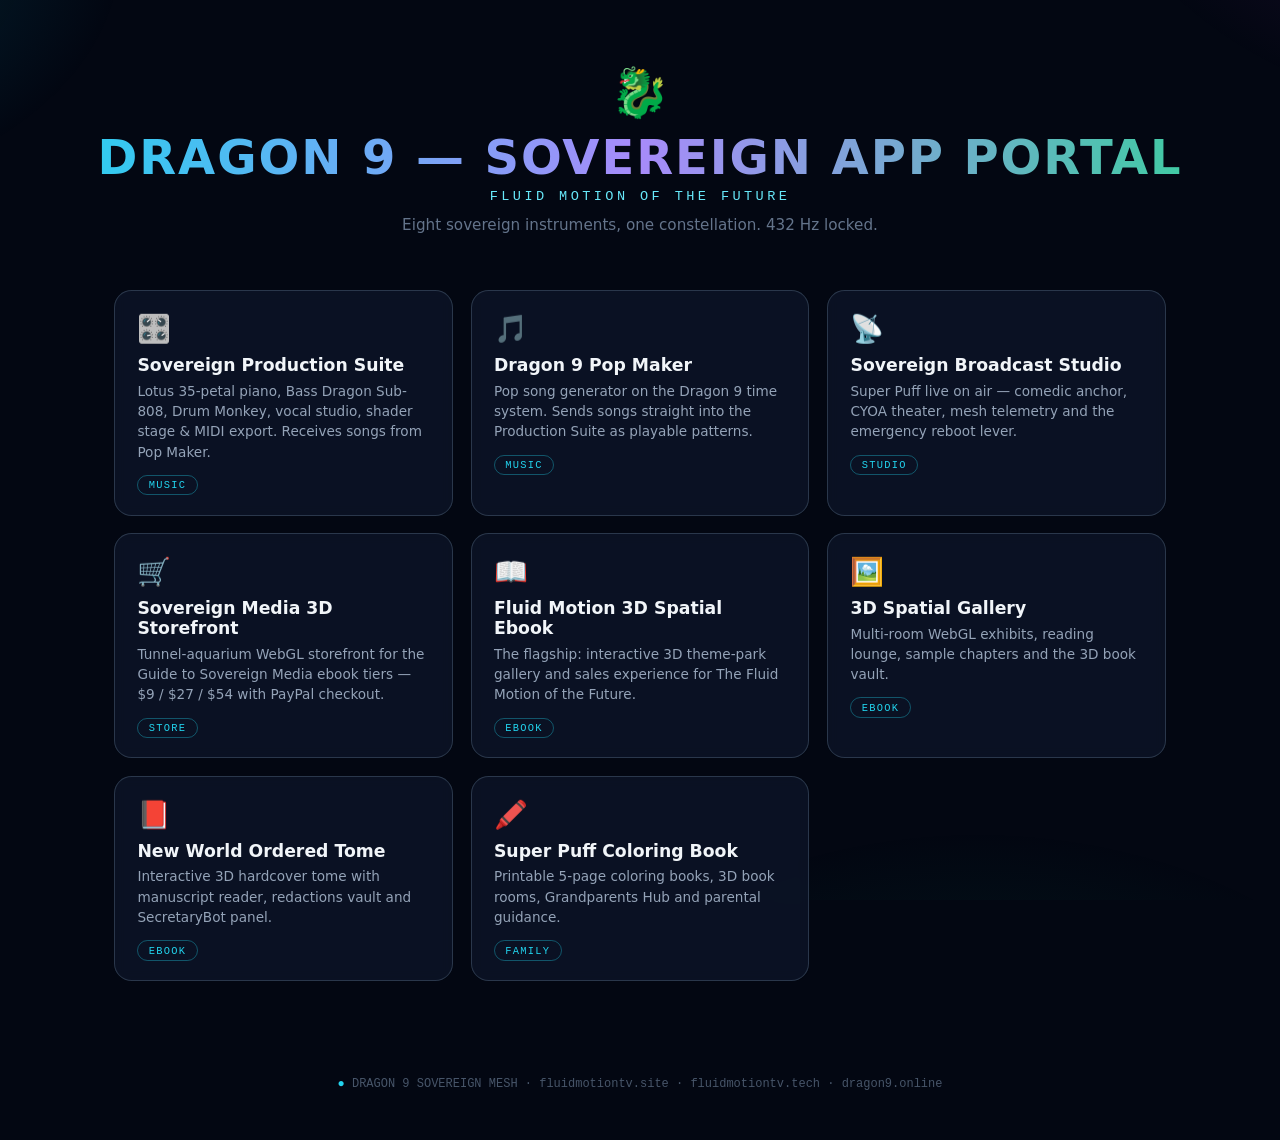
==== hub.html @ 6dec9306 "Add files via upload" ====
<!doctype html>
<html lang="en" class="dark">
<head>
<meta charset="UTF-8" />
<meta name="viewport" content="width=device-width, initial-scale=1.0" />
<title>Dragon 9 — Sovereign App Portal</title>
<meta name="description" content="The Dragon 9 / Fluid Motion TV sovereign app constellation: music suite, pop maker, broadcast studio, 3D storefronts and ebook experiences." />
<style>
  :root { color-scheme: dark; }
  * { box-sizing: border-box; }
  body {
    margin: 0; min-height: 100vh; background: #030712; color: #e2e8f0;
    font-family: 'Segoe UI', system-ui, -apple-system, sans-serif;
    overflow-x: hidden;
  }
  .aurora {
    position: fixed; inset: 0; z-index: -1; pointer-events: none; overflow: hidden;
  }
  .aurora::before {
    content: ""; position: absolute; inset: -60%;
    background:
      radial-gradient(640px 420px at 18% 25%, rgba(6,182,212,0.22), transparent 60%),
      radial-gradient(760px 520px at 82% 18%, rgba(217,70,239,0.16), transparent 60%),
      radial-gradient(820px 620px at 62% 88%, rgba(16,185,129,0.16), transparent 60%);
    animation: drift 26s ease-in-out infinite alternate;
  }
  @keyframes drift {
    0%   { transform: translate(-4%,-3%) rotate(0deg) scale(1); }
    50%  { transform: translate(2%,3%) rotate(3deg) scale(1.1); }
    100% { transform: translate(4%,-2%) rotate(-2deg) scale(1.05); }
  }
  header { text-align: center; padding: 4rem 1.5rem 2.5rem; }
  .sigil { font-size: 3rem; }
  h1 {
    margin: 0.5rem 0 0.25rem; font-size: clamp(1.8rem, 4vw, 3rem); font-weight: 800;
    background: linear-gradient(90deg, #22d3ee, #a78bfa, #34d399);
    -webkit-background-clip: text; background-clip: text; color: transparent;
    letter-spacing: 0.04em;
  }
  .tagline { color: #67e8f9; font-family: ui-monospace, monospace; font-size: 0.85rem; letter-spacing: 0.25em; text-transform: uppercase; }
  .sub { color: #64748b; margin-top: 0.75rem; font-size: 0.95rem; }
  .grid {
    max-width: 1100px; margin: 0 auto; padding: 1rem 1.5rem 4rem;
    display: grid; gap: 1.1rem;
    grid-template-columns: repeat(auto-fill, minmax(280px, 1fr));
  }
  a.card {
    display: block; text-decoration: none; color: inherit;
    background: rgba(15, 23, 42, 0.72); border: 1px solid rgba(51, 65, 85, 0.8);
    border-radius: 1.1rem; padding: 1.4rem 1.4rem 1.2rem;
    transition: transform .18s ease, border-color .18s ease, box-shadow .18s ease;
    backdrop-filter: blur(6px);
  }
  a.card:hover {
    transform: translateY(-4px);
    border-color: rgba(34, 211, 238, 0.55);
    box-shadow: 0 12px 40px -12px rgba(34, 211, 238, 0.35);
  }
  .emoji { font-size: 1.7rem; }
  .card h2 { margin: 0.6rem 0 0.35rem; font-size: 1.08rem; font-weight: 700; color: #f1f5f9; }
  .card p { margin: 0; font-size: 0.85rem; line-height: 1.5; color: #94a3b8; }
  .badge {
    display: inline-block; margin-top: 0.8rem; font-family: ui-monospace, monospace;
    font-size: 0.65rem; letter-spacing: 0.12em; text-transform: uppercase;
    color: #22d3ee; border: 1px solid rgba(34,211,238,0.35); border-radius: 999px;
    padding: 0.2rem 0.65rem;
  }
  footer {
    text-align: center; color: #475569; font-family: ui-monospace, monospace;
    font-size: 0.75rem; padding: 2rem 1rem 3rem;
  }
  footer .pulse { color: #22d3ee; }
</style>
</head>
<body>
<div class="aurora"></div>
<header>
  <div class="sigil">🐉</div>
  <h1>DRAGON 9 — SOVEREIGN APP PORTAL</h1>
  <div class="tagline">Fluid Motion of the Future</div>
  <div class="sub">Eight sovereign instruments, one constellation. 432 Hz locked.</div>
</header>
<main class="grid">

  <a class="card" href="apps/production-suite/">
    <div class="emoji">🎛️</div>
    <h2>Sovereign Production Suite</h2>
    <p>Lotus 35-petal piano, Bass Dragon Sub-808, Drum Monkey, vocal studio, shader stage &amp; MIDI export. Receives songs from Pop Maker.</p>
    <span class="badge">Music</span>
  </a>

  <a class="card" href="apps/pop-maker/">
    <div class="emoji">🎵</div>
    <h2>Dragon 9 Pop Maker</h2>
    <p>Pop song generator on the Dragon 9 time system. Sends songs straight into the Production Suite as playable patterns.</p>
    <span class="badge">Music</span>
  </a>

  <a class="card" href="apps/broadcast-studio/">
    <div class="emoji">📡</div>
    <h2>Sovereign Broadcast Studio</h2>
    <p>Super Puff live on air — comedic anchor, CYOA theater, mesh telemetry and the emergency reboot lever.</p>
    <span class="badge">Studio</span>
  </a>

  <a class="card" href="apps/storefront/">
    <div class="emoji">🛒</div>
    <h2>Sovereign Media 3D Storefront</h2>
    <p>Tunnel-aquarium WebGL storefront for the Guide to Sovereign Media ebook tiers — $9 / $27 / $54 with PayPal checkout.</p>
    <span class="badge">Store</span>
  </a>

  <a class="card" href="apps/ebook/">
    <div class="emoji">📖</div>
    <h2>Fluid Motion 3D Spatial Ebook</h2>
    <p>The flagship: interactive 3D theme-park gallery and sales experience for The Fluid Motion of the Future.</p>
    <span class="badge">Ebook</span>
  </a>

  <a class="card" href="apps/gallery/">
    <div class="emoji">🖼️</div>
    <h2>3D Spatial Gallery</h2>
    <p>Multi-room WebGL exhibits, reading lounge, sample chapters and the 3D book vault.</p>
    <span class="badge">Ebook</span>
  </a>

  <a class="card" href="apps/new-world-ordered/">
    <div class="emoji">📕</div>
    <h2>New World Ordered Tome</h2>
    <p>Interactive 3D hardcover tome with manuscript reader, redactions vault and SecretaryBot panel.</p>
    <span class="badge">Ebook</span>
  </a>

  <a class="card" href="apps/coloring-book/">
    <div class="emoji">🖍️</div>
    <h2>Super Puff Coloring Book</h2>
    <p>Printable 5-page coloring books, 3D book rooms, Grandparents Hub and parental guidance.</p>
    <span class="badge">Family</span>
  </a>

</main>
<footer>
  <span class="pulse">●</span> DRAGON 9 SOVEREIGN MESH · fluidmotiontv.site · fluidmotiontv.tech · dragon9.online
</footer>
</body>
</html>
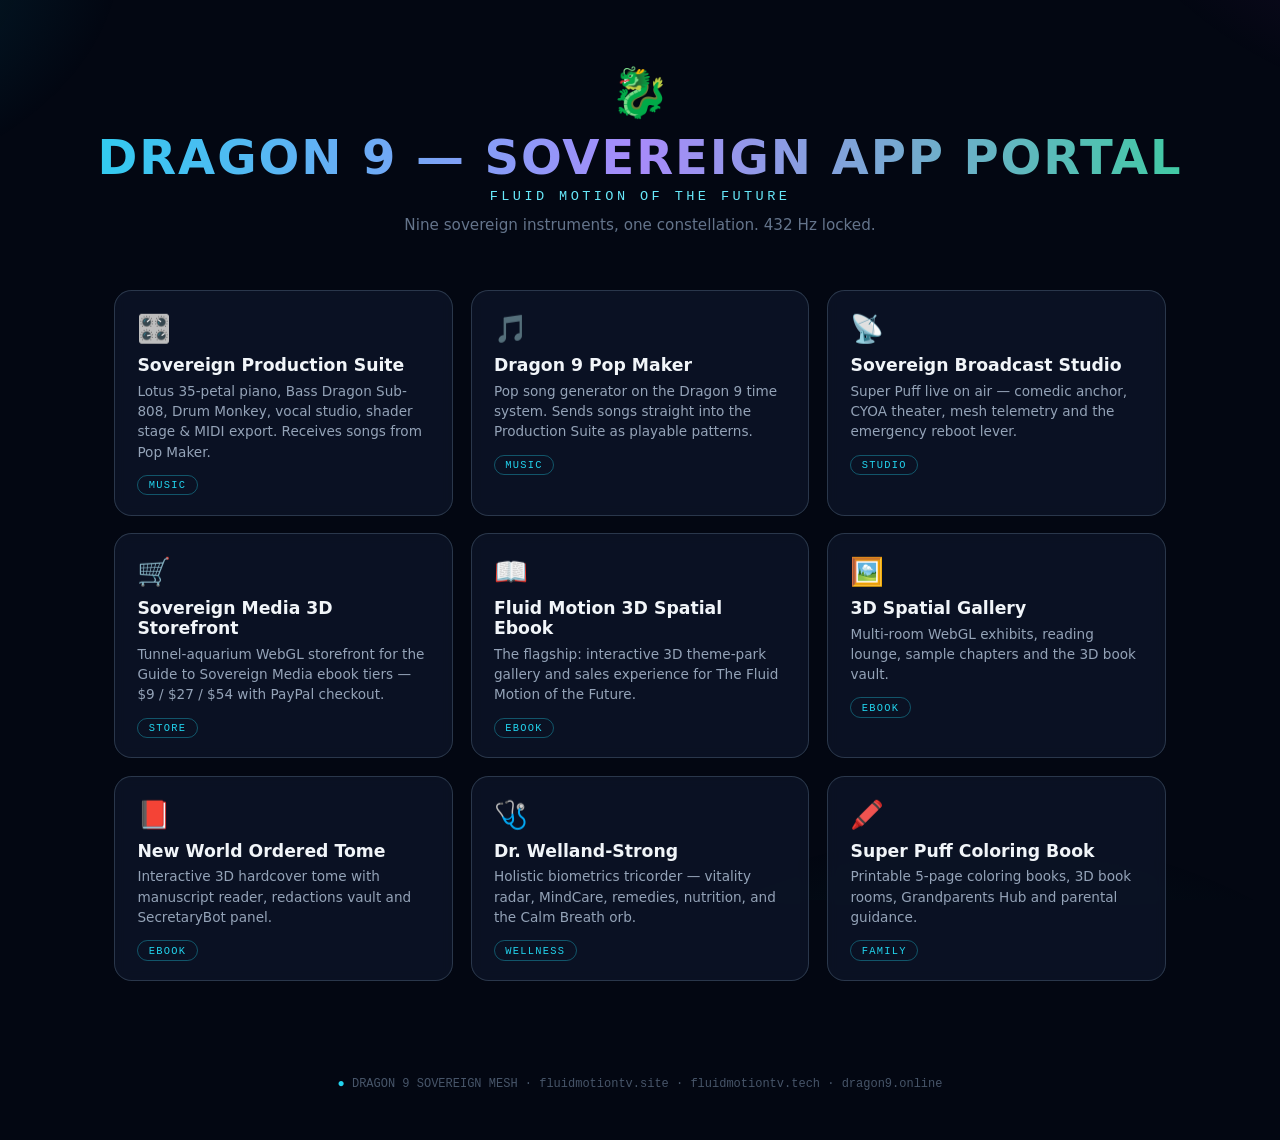
==== commit f90fb465: "Add files via upload" ====
--- a/hub.html
+++ b/hub.html
@@ -78,7 +78,7 @@
   <div class="sigil">🐉</div>
   <h1>DRAGON 9 — SOVEREIGN APP PORTAL</h1>
   <div class="tagline">Fluid Motion of the Future</div>
-  <div class="sub">Eight sovereign instruments, one constellation. 432 Hz locked.</div>
+  <div class="sub">Nine sovereign instruments, one constellation. 432 Hz locked.</div>
 </header>
 <main class="grid">
 
@@ -131,6 +131,13 @@
     <span class="badge">Ebook</span>
   </a>
 
+  <a class="card" href="https://fluidmotiontv-oss.github.io/DrWelland-Strong/">
+    <div class="emoji">🩺</div>
+    <h2>Dr. Welland-Strong</h2>
+    <p>Holistic biometrics tricorder — vitality radar, MindCare, remedies, nutrition, and the Calm Breath orb.</p>
+    <span class="badge">Wellness</span>
+  </a>
+
   <a class="card" href="apps/coloring-book/">
     <div class="emoji">🖍️</div>
     <h2>Super Puff Coloring Book</h2>
